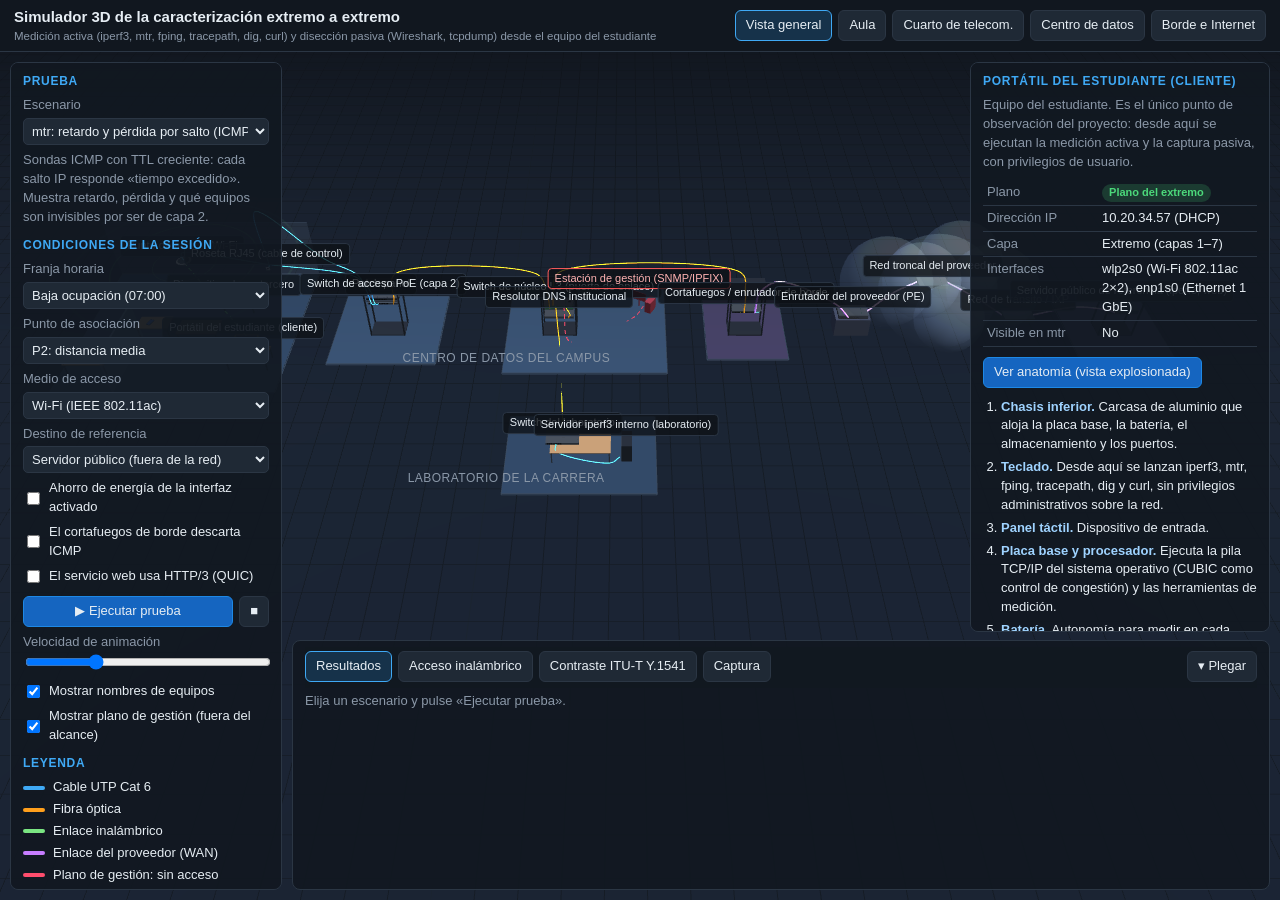
==== Práctica/simulador_3d/index.html @ 78e1923f "Práctica: simulador 3D de la red y de las pruebas extremo a extremo Escena con el aula, el cuarto de" ====
<!doctype html>
<html lang="es">
<head>
  <meta charset="utf-8">
  <meta name="viewport" content="width=device-width, initial-scale=1">
  <title>Simulador 3D — Caracterización extremo a extremo</title>
  <link rel="stylesheet" href="css/estilos.css">
  <script>
    /* Muestra en pantalla cualquier error de JavaScript, para diagnosticar sin abrir la consola. */
    window.addEventListener('error', (e) => {
      const d = document.getElementById('estado');
      if (d) { d.style.display = 'block'; d.style.background = '#b3261e';
        d.textContent = 'Error: ' + e.message + ' (' + (e.filename || '').split('/').pop() + ':' + e.lineno + ')'; }
    });
  </script>
</head>
<body>
  <header id="barra">
    <div class="titulo">
      <strong>Simulador 3D de la caracterización extremo a extremo</strong>
      <span>Medición activa (iperf3, mtr, fping, tracepath, dig, curl) y disección pasiva (Wireshark, tcpdump) desde el equipo del estudiante</span>
    </div>
    <nav id="camaras">
      <button data-cam="general" class="activo">Vista general</button>
      <button data-cam="aula">Aula</button>
      <button data-cam="idf">Cuarto de telecom.</button>
      <button data-cam="mdf">Centro de datos</button>
      <button data-cam="borde">Borde e Internet</button>
    </nav>
  </header>

  <main>
    <div id="vista"></div>
    <div id="etiquetas"></div>

    <aside id="panel-control" class="panel">
      <h2>Prueba</h2>
      <label>Escenario
        <select id="escenario">
          <option value="mtr">mtr: retardo y pérdida por salto (ICMP)</option>
          <option value="tcp">iperf3 TCP: goodput según RFC 6349</option>
          <option value="udp">iperf3 UDP + fping: IPDV y pérdida (Y.1541)</option>
          <option value="mtu">tracepath: MTU de la ruta y PMTUD</option>
          <option value="fases">dig + curl: fases del servicio</option>
          <option value="captura">Wireshark/tcpdump: captura propia</option>
        </select>
      </label>
      <p id="desc-escenario" class="nota"></p>

      <h2>Condiciones de la sesión</h2>
      <label>Franja horaria
        <select id="franja">
          <option value="baja">Baja ocupación (07:00)</option>
          <option value="alta">Alta ocupación (10:00–14:00)</option>
        </select>
      </label>
      <label>Punto de asociación
        <select id="punto">
          <option value="cerca">P1: cerca del punto de acceso</option>
          <option value="medio" selected>P2: distancia media</option>
          <option value="lejos">P3: lejos, tras una pared</option>
        </select>
      </label>
      <label>Medio de acceso
        <select id="medio">
          <option value="wifi">Wi-Fi (IEEE 802.11ac)</option>
          <option value="cable">Cable de control (roseta RJ45)</option>
        </select>
      </label>
      <label>Destino de referencia
        <select id="destino">
          <option value="publico">Servidor público (fuera de la red)</option>
          <option value="interno">Servidor iperf3 interno (laboratorio)</option>
        </select>
      </label>
      <label class="check"><input type="checkbox" id="psm"> Ahorro de energía de la interfaz activado</label>
      <label class="check"><input type="checkbox" id="icmpfiltrado"> El cortafuegos de borde descarta ICMP</label>
      <label class="check"><input type="checkbox" id="quic"> El servicio web usa HTTP/3 (QUIC)</label>

      <div class="fila-botones">
        <button id="ejecutar" class="primario">▶ Ejecutar prueba</button>
        <button id="detener">■</button>
      </div>
      <label>Velocidad de animación
        <input type="range" id="velocidad" min="0.25" max="3" step="0.25" value="1">
      </label>
      <label class="check"><input type="checkbox" id="ver-etiquetas" checked> Mostrar nombres de equipos</label>
      <label class="check"><input type="checkbox" id="ver-gestion" checked> Mostrar plano de gestión (fuera del alcance)</label>

      <h2>Leyenda</h2>
      <ul class="leyenda">
        <li><i style="background:#3fa9f5"></i> Cable UTP Cat 6</li>
        <li><i style="background:#ff9f1c"></i> Fibra óptica</li>
        <li><i style="background:#7ae582"></i> Enlace inalámbrico</li>
        <li><i style="background:#c77dff"></i> Enlace del proveedor (WAN)</li>
        <li><i style="background:#ff4d6d"></i> Plano de gestión: sin acceso</li>
        <li><i class="paquete" style="background:#ffe066"></i> Paquete de prueba</li>
        <li><i class="paquete" style="background:#4dd4ff"></i> Respuesta o acuse</li>
        <li><i class="paquete" style="background:#ff5c5c"></i> Paquete perdido</li>
      </ul>
    </aside>

    <aside id="panel-info" class="panel">
      <h2 id="info-titulo">Seleccione un equipo</h2>
      <p id="info-rol" class="nota">Haga clic sobre cualquier equipo de la escena para ver su función en el proyecto, sus interfaces y su anatomía.</p>
      <div id="info-datos"></div>
      <button id="anatomia" class="primario" disabled>Ver anatomía (vista explosionada)</button>
      <ol id="info-partes"></ol>
    </aside>

    <section id="panel-resultados" class="panel">
      <nav id="pestanas">
        <button data-tab="res" class="activo">Resultados</button>
        <button data-tab="wifi">Acceso inalámbrico</button>
        <button data-tab="y1541">Contraste ITU-T Y.1541</button>
        <button data-tab="cap">Captura</button>
        <button id="plegar" title="Plegar o desplegar el panel de resultados">▾ Plegar</button>
      </nav>
      <div id="tab-res" class="tab activo"><p class="nota">Elija un escenario y pulse «Ejecutar prueba».</p></div>
      <div id="tab-wifi" class="tab"></div>
      <div id="tab-y1541" class="tab"><p class="nota">Ejecute el escenario «iperf3 UDP + fping» o «mtr» para contrastar con los objetivos de la Recomendación ITU-T Y.1541.</p></div>
      <div id="tab-cap" class="tab"><p class="nota">Ejecute una prueba para ver las tramas capturadas en la interfaz del propio equipo.</p></div>
    </section>

    <div id="estado"></div>
  </main>

  <script src="lib/three.min.js"></script>
  <script src="lib/OrbitControls.js"></script>
  <script src="js/modelos.js"></script>
  <script src="js/escena.js"></script>
  <script src="js/red.js"></script>
  <script src="js/pruebas.js"></script>
  <script src="js/ui.js"></script>
</body>
</html>
---- Práctica/simulador_3d/css/estilos.css ----
:root {
  --fondo: #0d1117;
  --panel: rgba(18, 24, 33, 0.92);
  --borde: #2b3644;
  --texto: #e6edf3;
  --tenue: #8b98a8;
  --acento: #3fa9f5;
  --ok: #4cd97b;
  --aviso: #ffb547;
  --mal: #ff5c5c;
}

* { box-sizing: border-box; }
html, body { margin: 0; height: 100%; background: var(--fondo); color: var(--texto);
  font: 13px/1.45 "Segoe UI", "Noto Sans", Roboto, sans-serif; overflow: hidden; }

#barra { position: fixed; top: 0; left: 0; right: 0; height: 52px; z-index: 5;
  display: flex; align-items: center; justify-content: space-between; gap: 16px;
  padding: 0 14px; background: var(--panel); border-bottom: 1px solid var(--borde); }
#barra .titulo { display: flex; flex-direction: column; min-width: 0; }
#barra .titulo strong { font-size: 15px; }
#barra .titulo span { color: var(--tenue); font-size: 11.5px; white-space: nowrap; overflow: hidden; text-overflow: ellipsis; }
#camaras { display: flex; gap: 6px; flex-shrink: 0; }

button { font: inherit; color: var(--texto); background: #1f2935; border: 1px solid var(--borde);
  border-radius: 6px; padding: 5px 10px; cursor: pointer; }
button:hover { border-color: var(--acento); }
button.activo { background: #16324a; border-color: var(--acento); }
button.primario { background: #1565c0; border-color: #1e88e5; }
button.primario:hover { background: #1976d2; }
button:disabled { opacity: .45; cursor: default; }

#vista { position: fixed; inset: 52px 0 0 0; }
#vista canvas { display: block; }
#etiquetas { position: fixed; inset: 52px 0 0 0; pointer-events: none; overflow: hidden; z-index: 2; }
.etq { position: absolute; transform: translate(-50%, -100%); padding: 2px 6px; border-radius: 4px;
  background: rgba(13, 17, 23, .78); border: 1px solid var(--borde); font-size: 11px; white-space: nowrap; }
.etq.gestion { border-color: var(--mal); color: #ffb3b3; }
.etq.zona { background: transparent; border: none; color: var(--tenue); font-size: 12px; letter-spacing: .04em; text-transform: uppercase; }
.etq.parte { background: rgba(21, 101, 192, .9); border-color: #64b5f6; font-size: 10.5px; }
.etq.flotante { background: rgba(255, 224, 102, .95); color: #222; border: none; font-weight: 600; }

.panel { position: fixed; z-index: 3; background: var(--panel); border: 1px solid var(--borde);
  border-radius: 8px; padding: 10px 12px; overflow-y: auto; }
.panel h2 { font-size: 12px; text-transform: uppercase; letter-spacing: .06em; color: var(--acento); margin: 10px 0 6px; }
.panel h2:first-child { margin-top: 0; }
.panel label { display: block; margin: 6px 0; color: var(--tenue); }
.panel label.check { display: flex; gap: 6px; align-items: center; color: var(--texto); }
.panel select, .panel input[type=range] { width: 100%; margin-top: 3px; }
select { font: inherit; color: var(--texto); background: #1f2935; border: 1px solid var(--borde); border-radius: 5px; padding: 4px; }
.nota { color: var(--tenue); margin: 4px 0 8px; }

#panel-control { top: 62px; left: 10px; width: 272px; bottom: 10px; }
#panel-info { top: 62px; right: 10px; width: 300px; max-height: calc(100% - 330px); }
#panel-resultados { left: 292px; right: 10px; bottom: 10px; height: 250px; padding-top: 6px; }
#panel-resultados.plegado { height: 46px; overflow: hidden; }
#plegar { margin-left: auto; }
.panel { scrollbar-width: thin; scrollbar-color: #2b3644 transparent; }

.fila-botones { display: flex; gap: 6px; margin: 10px 0 4px; }
.fila-botones .primario { flex: 1; }

.leyenda { list-style: none; padding: 0; margin: 0; }
.leyenda li { display: flex; align-items: center; gap: 8px; margin: 3px 0; }
.leyenda i { width: 22px; height: 4px; border-radius: 2px; display: inline-block; }
.leyenda i.paquete { width: 9px; height: 9px; border-radius: 50%; margin: 0 6px; }

#info-datos table { width: 100%; border-collapse: collapse; margin: 6px 0 10px; }
#info-datos td { padding: 3px 4px; border-bottom: 1px solid var(--borde); vertical-align: top; }
#info-datos td:first-child { color: var(--tenue); width: 42%; }
#info-partes { padding-left: 18px; margin: 10px 0 0; }
#info-partes li { margin: 4px 0; }
#info-partes li b { color: #9fd3ff; font-weight: 600; }
.insignia { display: inline-block; padding: 1px 7px; border-radius: 10px; font-size: 11px; font-weight: 600; }
.insignia.ok { background: rgba(76, 217, 123, .18); color: var(--ok); }
.insignia.aviso { background: rgba(255, 181, 71, .18); color: var(--aviso); }
.insignia.mal { background: rgba(255, 92, 92, .18); color: var(--mal); }

#pestanas { display: flex; gap: 6px; position: sticky; top: -6px; background: var(--panel); padding: 4px 0 6px; z-index: 1; }
.tab { display: none; }
.tab.activo { display: block; }
.tab table { border-collapse: collapse; width: 100%; font-variant-numeric: tabular-nums; }
.tab th, .tab td { text-align: left; padding: 3px 8px; border-bottom: 1px solid var(--borde); white-space: nowrap; }
.tab th { color: var(--tenue); font-weight: 600; position: sticky; top: 30px; background: var(--panel); }
.tab td.num, .tab th.num { text-align: right; }
.tab .columnas { display: grid; grid-template-columns: repeat(auto-fit, minmax(300px, 1fr)); gap: 14px; }
.tab pre { margin: 0; font: 12px/1.4 ui-monospace, "DejaVu Sans Mono", monospace; color: #c9d1d9; white-space: pre-wrap; }
tr.l2 td { color: var(--tenue); font-style: italic; }
tr.perdida td { color: var(--mal); }

.linea-tiempo { position: relative; height: 34px; margin: 8px 0 4px; border-radius: 4px; overflow: hidden; display: flex; }
.linea-tiempo div { height: 100%; display: flex; align-items: center; justify-content: center; font-size: 11px; color: #111; font-weight: 600; overflow: hidden; white-space: nowrap; }

#estado { position: fixed; z-index: 4; left: 50%; top: 64px; transform: translateX(-50%); padding: 5px 14px; border-radius: 16px;
  background: rgba(21, 101, 192, .92); font-weight: 600; display: none; }

@media (max-width: 1100px) {
  #panel-info { display: none; }
  #panel-resultados { left: 292px; }
}
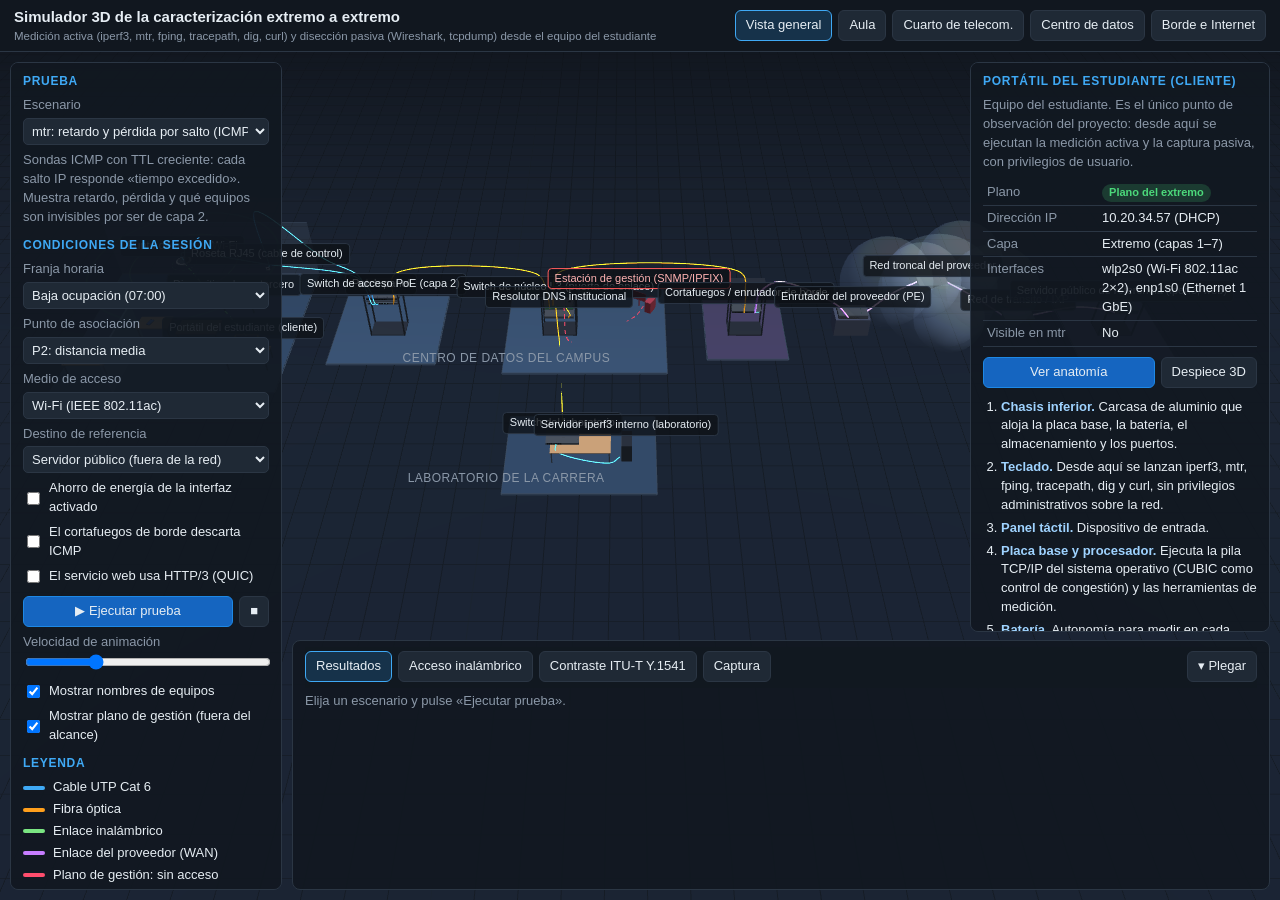
==== commit f4611201: "Simulador 3D: anatomía de los equipos con la skill anatomy Catorce figuras isométricas, una por tipo" ====
--- a/Práctica/simulador_3d/index.html
+++ b/Práctica/simulador_3d/index.html
@@ -5,6 +5,7 @@
   <meta name="viewport" content="width=device-width, initial-scale=1">
   <title>Simulador 3D — Caracterización extremo a extremo</title>
   <link rel="stylesheet" href="css/estilos.css">
+  <link rel="stylesheet" href="css/anatomia.css">
   <script>
     /* Muestra en pantalla cualquier error de JavaScript, para diagnosticar sin abrir la consola. */
     window.addEventListener('error', (e) => {
@@ -104,7 +105,10 @@
       <h2 id="info-titulo">Seleccione un equipo</h2>
       <p id="info-rol" class="nota">Haga clic sobre cualquier equipo de la escena para ver su función en el proyecto, sus interfaces y su anatomía.</p>
       <div id="info-datos"></div>
-      <button id="anatomia" class="primario" disabled>Ver anatomía (vista explosionada)</button>
+      <div class="fila-botones">
+        <button id="anatomia" class="primario" disabled>Ver anatomía</button>
+        <button id="despiece3d" disabled title="Separa las piezas del modelo dentro de la escena 3D">Despiece 3D</button>
+      </div>
       <ol id="info-partes"></ol>
     </aside>
 
@@ -125,12 +129,24 @@
     <div id="estado"></div>
   </main>
 
+  <div id="capa-anatomia" class="iso" data-theme="light" hidden>
+    <div class="capa-marco" role="dialog" aria-modal="true" aria-label="Anatomía del equipo">
+      <div class="capa-cabecera">
+        <span id="capa-equipo"></span>
+        <button id="cerrar-anatomia" title="Cerrar (Esc)">Cerrar ✕</button>
+      </div>
+      <div id="anatomia-figura"></div>
+    </div>
+  </div>
+
   <script src="lib/three.min.js"></script>
   <script src="lib/OrbitControls.js"></script>
   <script src="js/modelos.js"></script>
   <script src="js/escena.js"></script>
   <script src="js/red.js"></script>
   <script src="js/pruebas.js"></script>
+  <script src="js/anatomia-datos.js"></script>
+  <script src="js/anatomia.js"></script>
   <script src="js/ui.js"></script>
 </body>
 </html>
--- a/Práctica/simulador_3d/css/estilos.css
+++ b/Práctica/simulador_3d/css/estilos.css
@@ -98,3 +98,10 @@
   #panel-info { display: none; }
   #panel-resultados { left: 292px; }
 }
+
+/* Capa de anatomía (figuras de la skill anatomy) */
+#capa-anatomia { position: fixed; inset: 0; z-index: 50; background: rgba(4, 8, 14, 0.78); display: flex; align-items: flex-start; justify-content: center; overflow-y: auto; padding: 24px 16px; }
+#capa-anatomia[hidden] { display: none; }
+.capa-marco { width: min(920px, 100%); }
+.capa-cabecera { display: flex; align-items: center; justify-content: space-between; gap: 12px; margin-bottom: 10px; color: #cfd8e3; font-size: 13px; }
+#capa-anatomia .iso-figure { margin: 0; padding: 14px 14px 16px; border-radius: 10px; background: var(--anatomy-page); }
--- a/Práctica/simulador_3d/css/anatomia.css
+++ b/Práctica/simulador_3d/css/anatomia.css
@@ -0,0 +1,144 @@
+/* Generado por anatomia/build.mjs: estilos del kit anatomy (MIT) y de las figuras. */
+
+.iso{
+  --anatomy-page:#0b0b0b;--anatomy-card:#131313;--anatomy-text:#a3a3a3;--anatomy-strong:#e6e6e6;--anatomy-muted:#6e6e6e;
+  --anatomy-paper:#131313;--anatomy-face:#1b1b1b;--anatomy-top:#1c1c1c;
+  --anatomy-shade-0:#0f0f0f;--anatomy-shade-1:#121212;--anatomy-shade-2:#151515;--anatomy-shade-3:#181818;
+  --anatomy-lit-top:#262626;--anatomy-lit-shade:#1d1d1d;
+  --anatomy-hi:#d4d4d4;--anatomy-mid:#6a6a6a;--anatomy-lo:#3e3e3e;--anatomy-faint:#2a2a2a;--anatomy-lit:#ffffff;
+  --anatomy-halo:#050505;--anatomy-halo-opacity:.9;--anatomy-dot:#e6e6e6;
+  --anatomy-red:#ff6b6b;--anatomy-green:#6be0a0;--anatomy-blue:#6b9bff;
+  --anatomy-weight:.6px;--anatomy-ease:cubic-bezier(.32,.72,0,1);
+  --anatomy-mono:ui-monospace,"SF Mono",Menlo,Consolas,monospace;
+  --anatomy-lift:inset 0 1px 0 0 #ffffff0a,inset 0 0 0 1px #ffffff06,0 0 0 1px #00000026,0 1px 1px -.5px #00000014,0 3px 3px -1.5px #00000014,0 6px 6px -3px #00000014,0 12px 12px -6px #00000014;
+}
+.iso[data-theme="light"]{
+  --anatomy-page:#f2f2ef;--anatomy-card:#fbfbfa;--anatomy-text:#57575a;--anatomy-strong:#18181a;--anatomy-muted:#8c8c90;
+  --anatomy-paper:#fbfbfa;--anatomy-face:#ffffff;--anatomy-top:#ffffff;
+  --anatomy-shade-0:#dcdcd9;--anatomy-shade-1:#e5e5e2;--anatomy-shade-2:#ededea;--anatomy-shade-3:#f4f4f1;
+  --anatomy-lit-top:#ffffff;--anatomy-lit-shade:#eeeeeb;
+  --anatomy-hi:#26262a;--anatomy-mid:#8a8a8f;--anatomy-lo:#b4b4b8;--anatomy-faint:#d4d4d6;--anatomy-lit:#000000;
+  --anatomy-halo:#8a8a80;--anatomy-halo-opacity:.32;--anatomy-dot:#3a3a3e;
+  --anatomy-red:#e5484d;--anatomy-green:#30a46c;--anatomy-blue:#3e63dd;
+  --anatomy-lift:inset 0 1px 0 0 #ffffff,0 0 0 1px #0000000f,0 1px 1px -.5px #0000000a,0 3px 3px -1.5px #0000000a,0 6px 6px -3px #0000000a,0 12px 12px -6px #0000000a;
+}
+.iso-svg{display:block;width:100%;height:auto;overflow:visible}
+.iso-svg path,.iso-svg circle{vector-effect:non-scaling-stroke}
+.iso-fill{fill:var(--anatomy-paper);stroke:none}
+.iso-solid[data-lit]>.iso-fill{fill:var(--anatomy-face)}
+.iso-shade,.iso-top{stroke:none}
+.iso-shade[data-shade="0"]{fill:var(--anatomy-shade-0)}
+.iso-shade[data-shade="1"]{fill:var(--anatomy-shade-1)}
+.iso-shade[data-shade="2"]{fill:var(--anatomy-shade-2)}
+.iso-shade[data-shade="3"]{fill:var(--anatomy-shade-3)}
+.iso-top{fill:var(--anatomy-top)}
+.iso-solid[data-lit]>.iso-top{fill:var(--anatomy-lit-top)}
+.iso-solid[data-lit]>.iso-shade{fill:var(--anatomy-lit-shade)}
+.iso-solid[data-seamless]>.iso-shade,.iso-solid[data-seamless]>.iso-top{stroke-width:.4;stroke-linejoin:round}
+.iso-solid[data-seamless]>.iso-shade[data-shade="0"]{stroke:var(--anatomy-shade-0)}
+.iso-solid[data-seamless]>.iso-shade[data-shade="1"]{stroke:var(--anatomy-shade-1)}
+.iso-solid[data-seamless]>.iso-shade[data-shade="2"]{stroke:var(--anatomy-shade-2)}
+.iso-solid[data-seamless]>.iso-shade[data-shade="3"]{stroke:var(--anatomy-shade-3)}
+.iso-solid[data-seamless]>.iso-top{stroke:var(--anatomy-top)}
+.iso-solid[data-seamless][data-lit]>.iso-top{stroke:var(--anatomy-lit-top)}
+.iso-solid[data-seamless][data-lit]>.iso-shade{stroke:var(--anatomy-lit-shade)}
+.iso-solid[data-lit]>.iso-edge{stroke:var(--anatomy-lit)}
+.iso-halo{fill:var(--anatomy-halo);stroke:none;filter:blur(9px);opacity:var(--anatomy-halo-opacity);transform:translateY(3px)}
+.iso-line{fill:none;stroke:var(--anatomy-lo);stroke-width:var(--anatomy-weight);stroke-linecap:round;stroke-linejoin:round}
+.iso-line[data-tone="hi"]{stroke:var(--anatomy-hi)}
+.iso-line[data-tone="mid"]{stroke:var(--anatomy-mid)}
+.iso-line[data-tone="lo"]{stroke:var(--anatomy-lo)}
+.iso-line[data-tone="faint"]{stroke:var(--anatomy-faint)}
+.iso-line[data-tone="lit"]{stroke:var(--anatomy-lit)}
+.iso-line[data-tone="red"]{stroke:var(--anatomy-red)}
+.iso-line[data-tone="green"]{stroke:var(--anatomy-green)}
+.iso-line[data-tone="blue"]{stroke:var(--anatomy-blue)}
+.iso-line[data-dotted]{stroke-dasharray:.01 3.5;stroke-width:1}
+.iso-line[data-dashed]{stroke-dasharray:3 3}
+.iso-line[data-flow]{stroke-dasharray:2 6}
+.iso-wire-end{fill:var(--anatomy-paper);stroke:var(--anatomy-lo);stroke-width:var(--anatomy-weight)}
+.iso-wire[data-tone="hi"] .iso-wire-end{stroke:var(--anatomy-hi)}
+.iso-wire[data-tone="mid"] .iso-wire-end{stroke:var(--anatomy-mid)}
+.iso-wire[data-tone="faint"] .iso-wire-end{stroke:var(--anatomy-faint)}
+.iso-wire[data-tone="lit"] .iso-wire-end{stroke:var(--anatomy-lit)}
+.iso-dots circle{fill:var(--anatomy-dot);stroke:none;opacity:.32}
+.iso-dots[data-tone="hi"] circle{opacity:.85}
+.iso-dots[data-tone="mid"] circle{opacity:.45}
+.iso-dots[data-tone="lo"] circle{opacity:.22}
+.iso-dots[data-tone="faint"] circle{opacity:.12}
+.iso-face-text{fill:var(--anatomy-mid);font-family:var(--anatomy-mono);letter-spacing:.04em}
+.iso-face-text[data-tone="hi"]{fill:var(--anatomy-hi)}
+.iso-face-text[data-tone="lo"]{fill:var(--anatomy-lo)}
+.iso-face-text[data-tone="faint"]{fill:var(--anatomy-faint)}
+.tb-body{fill:var(--anatomy-shade-2);stroke:none}
+.tb-shine{fill:var(--anatomy-top);stroke:none}
+.tb-shade{fill:var(--anatomy-shade-0);stroke:none}
+.tb-ring{fill:none;stroke:var(--anatomy-lo);stroke-width:.45;stroke-linecap:butt;stroke-linejoin:round}
+.tb-ring[data-tone="mid"]{stroke:var(--anatomy-mid)}
+.tb-ring[data-tone="faint"]{stroke:var(--anatomy-faint)}
+.tb-ring[data-tone="hi"]{stroke:var(--anatomy-hi)}
+@keyframes iso-flow{to{stroke-dashoffset:-32}}
+@keyframes iso-pulse{0%,100%{opacity:.18}12%{opacity:1}40%{opacity:.18}}
+.iso-line[data-flow]{animation:iso-flow 1600ms linear infinite}
+.iso-dots circle[data-pulse]{animation:iso-pulse 1600ms steps(1,end) infinite;animation-delay:var(--pulse-at,0ms)}
+.iso-figure{margin:32px 0 36px}
+.iso-plate{position:relative;padding:52px 24px;border-radius:0;background:var(--anatomy-card);box-shadow:0 0 0 1px var(--anatomy-mid);--anatomy-paper:var(--anatomy-card)}
+.iso-plate-corners{position:absolute;inset:18px 20px;pointer-events:none}
+.iso-plate-corner{position:absolute;color:var(--anatomy-muted);font-family:var(--anatomy-mono);font-size:10.5px;line-height:1;letter-spacing:.04em;white-space:nowrap}
+.iso-plate-corner[data-corner="fig"]{top:0;left:0;color:var(--anatomy-text)}
+.iso-plate-corner[data-corner="title"]{top:0;right:0;text-transform:uppercase;letter-spacing:.1em}
+.iso-plate-corner[data-corner="hint"]{bottom:0;left:0;text-transform:uppercase;letter-spacing:.1em}
+.iso-plate-corner[data-corner="readout"]{right:0;bottom:0;color:var(--anatomy-text);font-variant-numeric:tabular-nums}
+.iso-plate .iso-svg{margin:0 auto}
+.iso-legend{display:grid;gap:8px;margin-top:12px;color:var(--anatomy-muted);font-size:13px;line-height:1.55}
+.iso-keys{display:flex;flex-wrap:wrap;gap:6px 18px}
+.iso-key{display:inline-flex;align-items:center;gap:7px}
+.iso-swatch{width:16px;height:10px;flex:none;overflow:visible}
+.iso-swatch path{fill:none;stroke:var(--anatomy-hi);stroke-width:1;vector-effect:non-scaling-stroke;stroke-linejoin:round;stroke-linecap:round}
+.iso-swatch[data-mark="raised"] path,.iso-swatch[data-mark="flat"] path{stroke:var(--anatomy-mid)}
+.iso-swatch[data-mark="lit"] path{stroke:var(--anatomy-lit)}
+.iso-swatch[data-mark="dim"] path{stroke:var(--anatomy-lo)}
+.iso-swatch[data-mark="dotted"] path{stroke-dasharray:.01 3;stroke-width:1.4}
+.iso-swatch[data-mark="dashed"] path{stroke-dasharray:3 2.5}
+.iso-swatch[data-mark="red"] path{stroke:var(--anatomy-red)}
+.iso-swatch[data-mark="green"] path{stroke:var(--anatomy-green)}
+.iso-swatch[data-mark="blue"] path{stroke:var(--anatomy-blue)}
+.iso-swatch-crease{stroke:var(--anatomy-lo)!important}
+@media (max-width:560px){.iso-plate{padding:48px 12px 70px}.iso-plate-corner[data-corner="hint"]{bottom:18px}}
+@media (prefers-reduced-motion:reduce){.iso-line[data-flow],.iso-dots circle[data-pulse]{animation:none}}
+
+
+.an-hueco{fill:var(--anatomy-shade-0)}
+.an-nada{fill:none}
+.an-cursor{fill:var(--anatomy-hi);animation:an-parpadeo 1.06s steps(1,end) infinite}
+.an-video{fill:var(--anatomy-shade-2);stroke:var(--anatomy-lo);stroke-width:.6px;vector-effect:non-scaling-stroke}
+.an-barra,.an-avance{fill:none;stroke-width:1.4px;stroke-linecap:round;vector-effect:non-scaling-stroke}
+.an-barra{stroke:var(--anatomy-lo)}.an-avance{stroke:var(--anatomy-hi)}
+@keyframes an-parpadeo{50%{opacity:0}}
+@media (prefers-reduced-motion:reduce){.an-cursor{animation:none}}
+.an-hueco-hondo{fill:var(--anatomy-page)}
+.an-placa{fill:var(--anatomy-top)}
+.an-pantalla{fill:var(--anatomy-shade-0)}
+.an-texto{fill:var(--anatomy-hi);font-family:var(--anatomy-mono)}
+.an-escenario{position:relative;cursor:pointer;touch-action:pan-y;outline:none}
+.an-escenario:focus-visible{outline:1px dashed var(--anatomy-faint);outline-offset:4px}
+.an-escenario[data-focus] .it:not([data-on]):not([data-piece="base"]){--anatomy-hi:var(--anatomy-mid);--anatomy-mid:var(--anatomy-lo)}
+.an-escenario[data-focus] .it[data-piece="base"]{--anatomy-mid:var(--anatomy-lo)}
+.it[data-on]{--anatomy-hi:var(--anatomy-lit);--anatomy-mid:var(--anatomy-hi)}
+.it[data-on] .iso-top,.it[data-on] .tb-shine{fill:var(--anatomy-lit-top)}
+.it[data-on] .iso-shade,.it[data-on] .tb-body{fill:var(--anatomy-lit-shade)}
+.an-controles{position:absolute;left:20px;bottom:14px;display:flex;align-items:center;gap:14px}
+.an-despiezar{display:inline-flex;align-items:center;gap:8px;padding:5px 12px 5px 9px;border-radius:999px;border:1px solid var(--anatomy-faint);background:var(--anatomy-paper);color:var(--anatomy-strong);font:600 10.5px/1 var(--anatomy-mono);letter-spacing:.1em;text-transform:uppercase;cursor:pointer;box-shadow:var(--anatomy-lift)}
+.an-despiezar:hover{border-color:var(--anatomy-lo)}
+.an-lampara{width:7px;height:7px;border-radius:50%;background:var(--anatomy-lo);transition:background .3s var(--anatomy-ease)}
+.an-despiezar[data-on] .an-lampara{background:var(--anatomy-lit)}
+.an-pista{color:var(--anatomy-muted);font:10.5px/1 var(--anatomy-mono);letter-spacing:.1em;text-transform:uppercase}
+.an-partes{display:flex;flex-wrap:wrap;gap:6px}
+.an-parte{display:inline-flex;align-items:center;gap:7px;padding:4px 10px;border-radius:999px;border:1px solid var(--anatomy-faint);background:transparent;color:var(--anatomy-text);font:12px/1.2 ui-sans-serif,system-ui,sans-serif;cursor:pointer}
+.an-parte:hover{border-color:var(--anatomy-lo);color:var(--anatomy-strong)}
+.an-parte[data-on]{border-color:var(--anatomy-mid);color:var(--anatomy-strong);background:var(--anatomy-face)}
+.an-num{font:10.5px/1 var(--anatomy-mono);color:var(--anatomy-muted)}
+.an-fig .iso-plate-corner[data-corner="readout"]{white-space:normal;max-width:54%;text-align:right;line-height:1.4}
+.an-pista{transition:opacity .2s}
+.an-escenario[data-focus] ~ .an-controles .an-pista{opacity:0}
+@media (max-width:560px){.an-controles{left:12px;bottom:12px}.an-pista{display:none}}
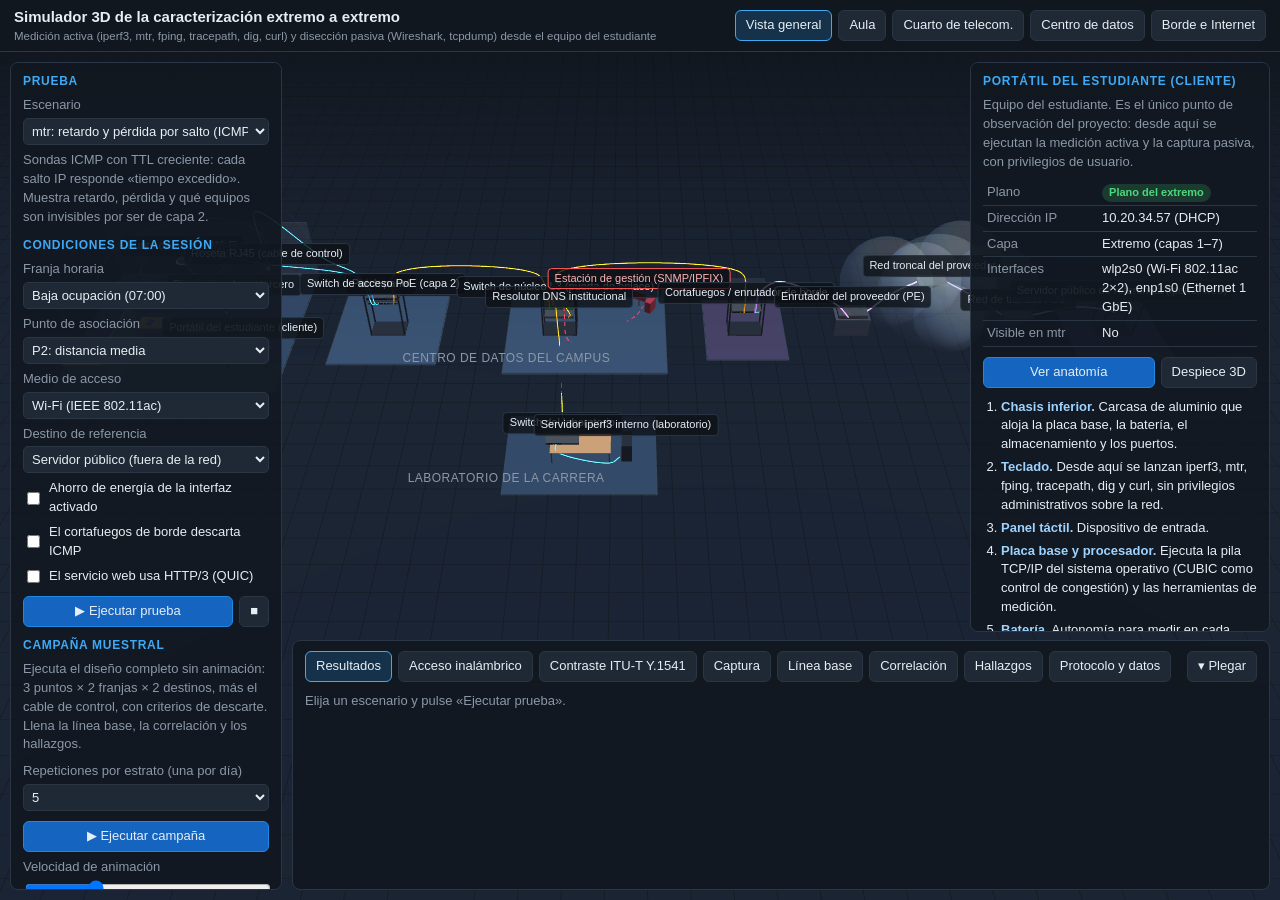
==== commit 1b5b047c: "Simulador 3D: campaña muestral y análisis según la propuesta del Tema 1 - Campaña con el diseño comp" ====
--- a/Práctica/simulador_3d/index.html
+++ b/Práctica/simulador_3d/index.html
@@ -82,6 +82,13 @@
         <button id="ejecutar" class="primario">▶ Ejecutar prueba</button>
         <button id="detener">■</button>
       </div>
+      <h2>Campaña muestral</h2>
+      <p class="nota">Ejecuta el diseño completo sin animación: 3 puntos × 2 franjas × 2 destinos, más el cable de control, con criterios de descarte. Llena la línea base, la correlación y los hallazgos.</p>
+      <label>Repeticiones por estrato (una por día)
+        <select id="repeticiones"><option value="3">3</option><option value="5" selected>5</option><option value="10">10</option></select>
+      </label>
+      <div class="fila-botones"><button id="campana" class="primario">▶ Ejecutar campaña</button></div>
+
       <label>Velocidad de animación
         <input type="range" id="velocidad" min="0.25" max="3" step="0.25" value="1">
       </label>
@@ -118,12 +125,20 @@
         <button data-tab="wifi">Acceso inalámbrico</button>
         <button data-tab="y1541">Contraste ITU-T Y.1541</button>
         <button data-tab="cap">Captura</button>
+        <button data-tab="base">Línea base</button>
+        <button data-tab="corr">Correlación</button>
+        <button data-tab="hall">Hallazgos</button>
+        <button data-tab="prot">Protocolo y datos</button>
         <button id="plegar" title="Plegar o desplegar el panel de resultados">▾ Plegar</button>
       </nav>
       <div id="tab-res" class="tab activo"><p class="nota">Elija un escenario y pulse «Ejecutar prueba».</p></div>
       <div id="tab-wifi" class="tab"></div>
       <div id="tab-y1541" class="tab"><p class="nota">Ejecute el escenario «iperf3 UDP + fping» o «mtr» para contrastar con los objetivos de la Recomendación ITU-T Y.1541.</p></div>
       <div id="tab-cap" class="tab"><p class="nota">Ejecute una prueba para ver las tramas capturadas en la interfaz del propio equipo.</p></div>
+      <div id="tab-base" class="tab"></div>
+      <div id="tab-corr" class="tab"></div>
+      <div id="tab-hall" class="tab"></div>
+      <div id="tab-prot" class="tab"></div>
     </section>
 
     <div id="estado"></div>
@@ -132,7 +147,7 @@
   <div id="capa-anatomia" class="iso" data-theme="light" hidden>
     <div class="capa-marco" role="dialog" aria-modal="true" aria-label="Anatomía del equipo">
       <div class="capa-cabecera">
-        <span id="capa-equipo"></span>
+        <span><span id="capa-equipo"></span><span id="capa-nota" class="nota"></span></span>
         <button id="cerrar-anatomia" title="Cerrar (Esc)">Cerrar ✕</button>
       </div>
       <div id="anatomia-figura"></div>
@@ -145,6 +160,7 @@
   <script src="js/escena.js"></script>
   <script src="js/red.js"></script>
   <script src="js/pruebas.js"></script>
+  <script src="js/analisis.js"></script>
   <script src="js/anatomia-datos.js"></script>
   <script src="js/anatomia.js"></script>
   <script src="js/ui.js"></script>
--- a/Práctica/simulador_3d/css/estilos.css
+++ b/Práctica/simulador_3d/css/estilos.css
@@ -83,6 +83,18 @@
 .tab th, .tab td { text-align: left; padding: 3px 8px; border-bottom: 1px solid var(--borde); white-space: nowrap; }
 .tab th { color: var(--tenue); font-weight: 600; position: sticky; top: 30px; background: var(--panel); }
 .tab td.num, .tab th.num { text-align: right; }
+.tab table.envuelve td { white-space: normal; vertical-align: top; min-width: 110px; }
+.tab table.envuelve td:first-child, .tab table.envuelve td:nth-child(2) { min-width: 0; }
+.protocolo p, .protocolo ul { margin: 0 0 8px; }
+.protocolo ul { padding-left: 18px; }
+.protocolo code, .tab code { color: #9fd3ff; }
+#pestanas { flex-wrap: wrap; }
+.fila-flex { display: flex; flex-wrap: wrap; gap: 18px; align-items: flex-start; }
+.fila-flex > div { flex: 0 1 auto; min-width: 0; }
+.fila-flex .corr-tabla { max-width: 620px; }
+.fila-flex .corr-tabla table { width: auto; }
+.fila-flex > div:last-child { flex: 1 1 340px; max-width: 420px; }
+#capa-nota { display: block; margin: 2px 0 0; font-size: 11.5px; }
 .tab .columnas { display: grid; grid-template-columns: repeat(auto-fit, minmax(300px, 1fr)); gap: 14px; }
 .tab pre { margin: 0; font: 12px/1.4 ui-monospace, "DejaVu Sans Mono", monospace; color: #c9d1d9; white-space: pre-wrap; }
 tr.l2 td { color: var(--tenue); font-style: italic; }
